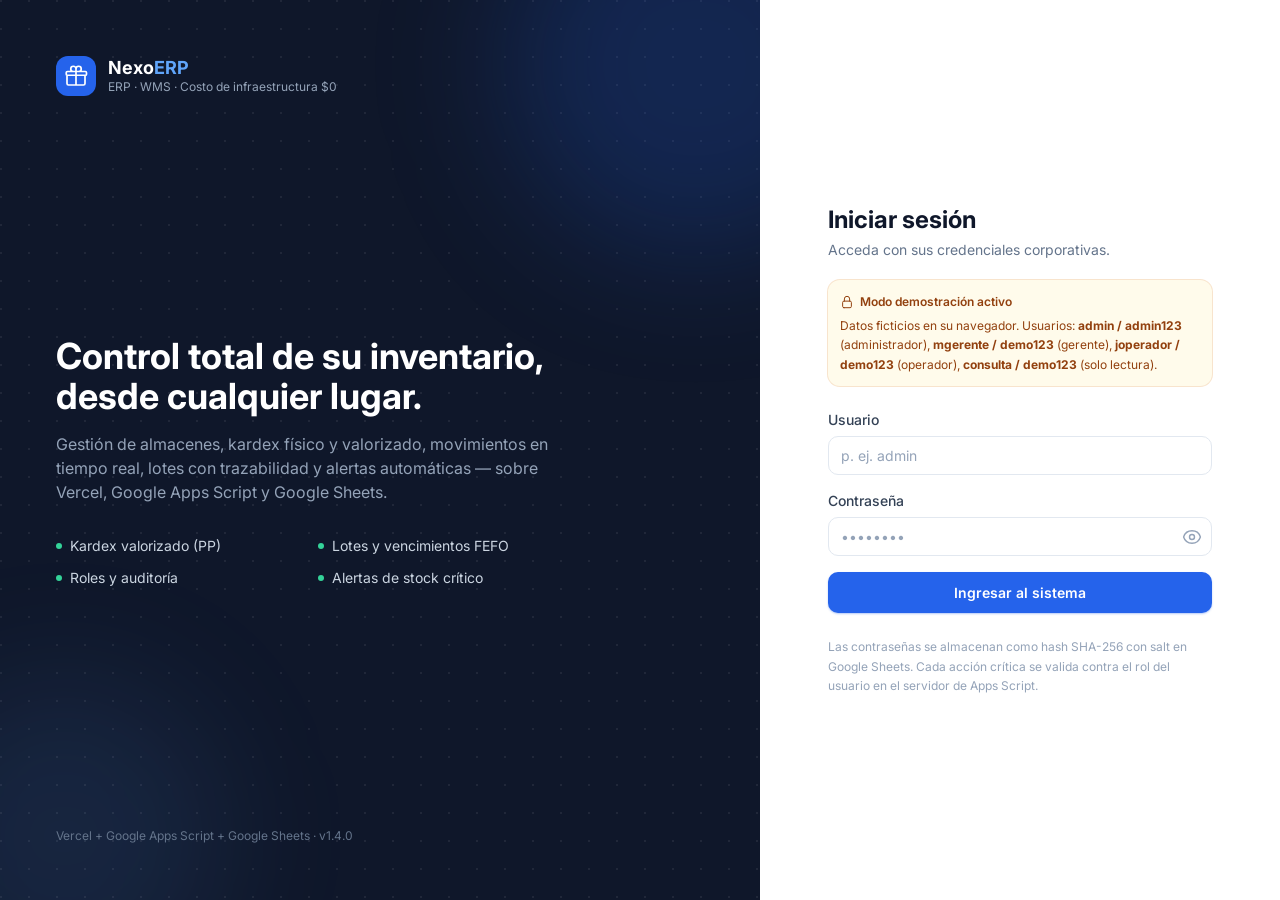
==== frontend/index.html @ 608bab82 "Initial commit: NexoERP v1.4" ====
<!DOCTYPE html>
<html lang="es">
<head>
  <meta charset="UTF-8">
  <meta name="viewport" content="width=device-width, initial-scale=1.0">
  <title>NexoERP — Sistema ERP/WMS</title>
  <meta name="description" content="Sistema ERP y WMS integrado sobre Vercel + Google Apps Script + Google Sheets. Inventario multi-almacén, kardex valorizado, lotes y trazabilidad.">
  <link rel="icon" href="data:image/svg+xml,<svg xmlns='http://www.w3.org/2000/svg' viewBox='0 0 100 100'><rect width='100' height='100' rx='22' fill='%232563eb'/><path d='M28 38l22-13 22 13v24L50 75 28 62z' fill='none' stroke='white' stroke-width='6' stroke-linejoin='round'/><path d='M28 38l22 13 22-13M50 51v24' stroke='white' stroke-width='6' stroke-linejoin='round' fill='none'/></svg>">

  <!-- Tipografía -->
  <link rel="preconnect" href="https://fonts.googleapis.com">
  <link rel="preconnect" href="https://fonts.gstatic.com" crossorigin>
  <link href="https://fonts.googleapis.com/css2?family=Inter:wght@400;500;600;700;800&display=swap" rel="stylesheet">

  <!-- Tailwind (runtime CDN, autocontenido en vendor/) -->
  <script src="assets/vendor/tailwind.js"></script>
  <script>
    tailwind.config = {
      theme: {
        extend: {
          colors: { brand: { DEFAULT: '#2563eb', dark: '#1d4ed8', light: '#dbeafe' } },
          fontFamily: { sans: ['Inter', 'ui-sans-serif', 'system-ui', '-apple-system', 'Segoe UI', 'Roboto', 'sans-serif'] }
        }
      }
    };
  </script>

  <!-- Vue 3 + Chart.js + jsPDF (proformas PDF A4, adenda 1.4) -->
  <script src="assets/vendor/vue.global.prod.js"></script>
  <script src="assets/vendor/chart.umd.js"></script>
  <script src="assets/vendor/jspdf.umd.min.js"></script>

  <!-- Estilos propios -->
  <link rel="stylesheet" href="assets/css/custom.css">
</head>
<body class="bg-slate-100 antialiased">
  <div id="app"></div>

  <!-- Núcleo de la aplicación (orden de dependencias) -->
  <script src="assets/js/config.js"></script>
  <script src="assets/js/utils.js"></script>
  <script src="assets/js/demo-data.js"></script>
  <script src="assets/js/demo-store.js"></script>
  <script src="assets/js/store.js"></script>
  <script src="assets/js/api.js"></script>
  <script src="assets/js/components.js"></script>
  <script src="assets/js/receipts.js"></script>

  <!-- Vistas -->
  <script src="assets/js/views/view-login.js"></script>
  <script src="assets/js/views/view-dashboard.js"></script>
  <script src="assets/js/views/view-pos.js"></script>
  <script src="assets/js/views/view-ventas.js"></script>
  <script src="assets/js/views/view-cotizaciones.js"></script>
  <script src="assets/js/views/view-fiados.js"></script>
  <script src="assets/js/views/view-caja.js"></script>
  <script src="assets/js/views/view-clientes.js"></script>
  <script src="assets/js/views/view-productos.js"></script>
  <script src="assets/js/views/view-almacenes.js"></script>
  <script src="assets/js/views/view-stock.js"></script>
  <script src="assets/js/views/view-lotes.js"></script>
  <script src="assets/js/views/view-movimientos.js"></script>
  <script src="assets/js/views/view-kardex.js"></script>
  <script src="assets/js/views/view-alertas.js"></script>
  <script src="assets/js/views/view-usuarios.js"></script>
  <script src="assets/js/views/view-reportes.js"></script>
  <script src="assets/js/views/view-rentabilidad.js"></script>
  <script src="assets/js/views/view-panel.js"></script>
  <script src="assets/js/views/view-auditoria.js"></script>
  <script src="assets/js/views/view-config.js"></script>
  <script src="assets/js/views/view-categorias.js"></script>

  <!-- Arranque -->
  <script src="assets/js/app.js"></script>
</body>
</html>
---- frontend/assets/css/custom.css ----
/* ============================================================
   NexoERP — custom.css
   Componentes de interfaz (CSS plano, compatible con Tailwind
   runtime CDN) + animaciones y scrollbars.
   ============================================================ */

body { font-family: 'Inter', ui-sans-serif, system-ui, -apple-system, 'Segoe UI', Roboto, sans-serif; }

/* ---------- Tarjetas ---------- */
.nexo-card {
  background: #fff;
  border-radius: 0.875rem;
  box-shadow: 0 1px 2px rgba(15, 23, 42, 0.05), 0 1px 3px rgba(15, 23, 42, 0.06);
  padding: 1rem;
}

/* ---------- Botones ---------- */
.btn-primario, .btn-secundario, .btn-peligro {
  display: inline-flex;
  align-items: center;
  gap: 0.5rem;
  font-size: 0.875rem;
  font-weight: 600;
  border-radius: 0.625rem;
  padding: 0.5rem 0.9rem;
  transition: all .15s ease;
  cursor: pointer;
  white-space: nowrap;
  min-height: 38px;
}
.btn-primario { background: #2563eb; color: #fff; box-shadow: 0 1px 2px rgba(37, 99, 235, .35); }
.btn-primario:hover { background: #1d4ed8; box-shadow: 0 4px 12px rgba(37, 99, 235, .35); }
.btn-primario:disabled, .btn-secundario:disabled, .btn-peligro:disabled { opacity: .55; cursor: not-allowed; }
.btn-secundario { background: #fff; color: #334155; border: 1px solid #e2e8f0; }
.btn-secundario:hover { background: #f8fafc; border-color: #cbd5e1; }
.btn-peligro { background: #e11d48; color: #fff; }
.btn-peligro:hover { background: #be123c; }

.btn-icono {
  display: inline-flex; align-items: center; justify-content: center;
  width: 30px; height: 30px; border-radius: 0.5rem;
  color: #64748b; transition: all .15s ease;
}
.btn-icono:hover { background: #f1f5f9; color: #2563eb; }

/* ---------- Formularios ---------- */
.input-texto {
  width: 100%;
  border: 1px solid #e2e8f0;
  border-radius: 0.625rem;
  padding: 0.5rem 0.75rem;
  font-size: 0.875rem;
  color: #0f172a;
  background: #fff;
  min-height: 38px;
  outline: none;
  transition: border-color .15s ease, box-shadow .15s ease;
}
.input-texto::placeholder { color: #94a3b8; }
.input-texto:focus { border-color: #2563eb; box-shadow: 0 0 0 3px rgba(37, 99, 235, .12); }
select.input-texto { appearance: auto; }

.label-forma {
  display: block;
  font-size: 0.75rem;
  font-weight: 600;
  color: #475569;
  margin-bottom: 0.375rem;
  text-transform: none;
  letter-spacing: .01em;
}

/* ---------- Scrollbars ---------- */
.nexo-scroll::-webkit-scrollbar { width: 8px; height: 8px; }
.nexo-scroll::-webkit-scrollbar-track { background: transparent; }
.nexo-scroll::-webkit-scrollbar-thumb { background: #cbd5e1; border-radius: 8px; }
.nexo-scroll::-webkit-scrollbar-thumb:hover { background: #94a3b8; }
.nexo-scroll { scrollbar-width: thin; scrollbar-color: #cbd5e1 transparent; }

/* ---------- Animaciones ---------- */
@keyframes slideUp { from { opacity: 0; transform: translateY(14px) scale(.99); } to { opacity: 1; transform: translateY(0) scale(1); } }
@keyframes slideLeft { from { opacity: 0; transform: translateX(18px); } to { opacity: 1; transform: translateX(0); } }
@keyframes slideRight { from { transform: translateX(-100%); } to { transform: translateX(0); } }
@keyframes fadeIn { from { opacity: 0; } to { opacity: 1; } }

.animate-slide-up { animation: slideUp .22s cubic-bezier(.2, .8, .3, 1); }
.animate-slide-left { animation: slideLeft .25s cubic-bezier(.2, .8, .3, 1); }
.animate-slide-right { animation: slideRight .22s cubic-bezier(.2, .8, .3, 1); }
.animate-fade-in { animation: fadeIn .25s ease; }

/* ---------- Utilidades tablas ---------- */
table { border-collapse: collapse; }
.tabular-nums { font-variant-numeric: tabular-nums; }

/* ---------- Impresión ---------- */
@media print {
  aside, header, footer, .btn-primario, .btn-secundario, .btn-peligro { display: none !important; }
  .lg\:pl-64 { padding-left: 0 !important; }
}

/* ---------- Adenda: Boleta de venta (ticket 80 mm) ---------- */
.boleta-print {
  background: #fff;
  color: #000;
  font-family: 'Courier New', ui-monospace, monospace;
  width: 100%;
  max-width: 320px;
  margin: 0 auto;
  padding: 10px 12px;
  border: 1px dashed #cbd5e1;
  border-radius: 6px;
}

/* Al imprimir, sale ÚNICAMENTE la boleta visible en pantalla. */
@media print {
  body * { visibility: hidden !important; }
  .boleta-print, .boleta-print * { visibility: visible !important; }
  .boleta-print {
    position: absolute;
    left: 0; top: 0;
    width: 80mm;
    max-width: 80mm;
    border: none;
    border-radius: 0;
    padding: 0;
  }
  @page { margin: 6mm; }
}
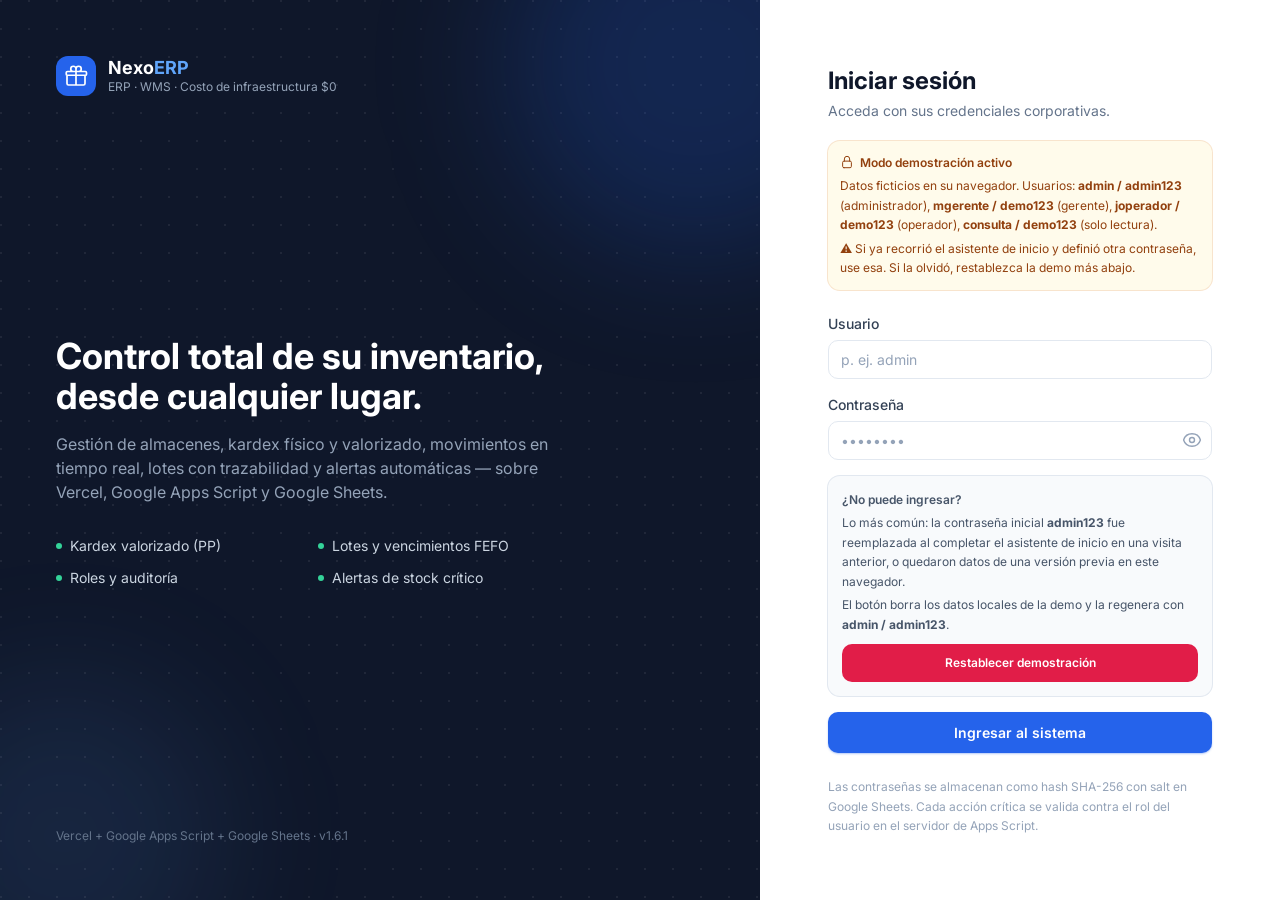
==== commit a5f781cd: "feat: promover NexoERP v1.6.1 a la raíz con documentación completa en MD, HTML y PDF" ====
--- a/frontend/index.html
+++ b/frontend/index.html
@@ -5,6 +5,9 @@
   <meta name="viewport" content="width=device-width, initial-scale=1.0">
   <title>NexoERP — Sistema ERP/WMS</title>
   <meta name="description" content="Sistema ERP y WMS integrado sobre Vercel + Google Apps Script + Google Sheets. Inventario multi-almacén, kardex valorizado, lotes y trazabilidad.">
+  <meta name="theme-color" content="#2563eb">
+  <link rel="manifest" href="manifest.json">
+  <link rel="apple-touch-icon" href="icons/icon-192.png">
   <link rel="icon" href="data:image/svg+xml,<svg xmlns='http://www.w3.org/2000/svg' viewBox='0 0 100 100'><rect width='100' height='100' rx='22' fill='%232563eb'/><path d='M28 38l22-13 22 13v24L50 75 28 62z' fill='none' stroke='white' stroke-width='6' stroke-linejoin='round'/><path d='M28 38l22 13 22-13M50 51v24' stroke='white' stroke-width='6' stroke-linejoin='round' fill='none'/></svg>">
 
   <!-- Tipografía -->
@@ -52,7 +55,9 @@
   <script src="assets/js/views/view-pos.js"></script>
   <script src="assets/js/views/view-ventas.js"></script>
   <script src="assets/js/views/view-cotizaciones.js"></script>
+  <script src="assets/js/views/view-comprobantes.js"></script>
   <script src="assets/js/views/view-fiados.js"></script>
+  <script src="assets/js/views/view-cobranzas.js"></script>
   <script src="assets/js/views/view-caja.js"></script>
   <script src="assets/js/views/view-clientes.js"></script>
   <script src="assets/js/views/view-productos.js"></script>
@@ -60,17 +65,32 @@
   <script src="assets/js/views/view-stock.js"></script>
   <script src="assets/js/views/view-lotes.js"></script>
   <script src="assets/js/views/view-movimientos.js"></script>
+  <script src="assets/js/views/view-compras.js"></script>
+  <script src="assets/js/views/view-gastos.js"></script>
   <script src="assets/js/views/view-kardex.js"></script>
   <script src="assets/js/views/view-alertas.js"></script>
   <script src="assets/js/views/view-usuarios.js"></script>
+  <script src="assets/js/views/view-rrhh.js"></script>
   <script src="assets/js/views/view-reportes.js"></script>
   <script src="assets/js/views/view-rentabilidad.js"></script>
   <script src="assets/js/views/view-panel.js"></script>
   <script src="assets/js/views/view-auditoria.js"></script>
   <script src="assets/js/views/view-config.js"></script>
   <script src="assets/js/views/view-categorias.js"></script>
+  <script src="assets/js/views/view-asistente.js"></script>
 
   <!-- Arranque -->
   <script src="assets/js/app.js"></script>
+
+  <!-- Adenda 1.6: PWA offline (service worker con caché del app shell) -->
+  <script>
+    if ('serviceWorker' in navigator) {
+      window.addEventListener('load', function () {
+        navigator.serviceWorker.register('sw.js').catch(function (e) {
+          console.warn('SW no registrado (modo archivo o sin https):', e.message);
+        });
+      });
+    }
+  </script>
 </body>
 </html>
